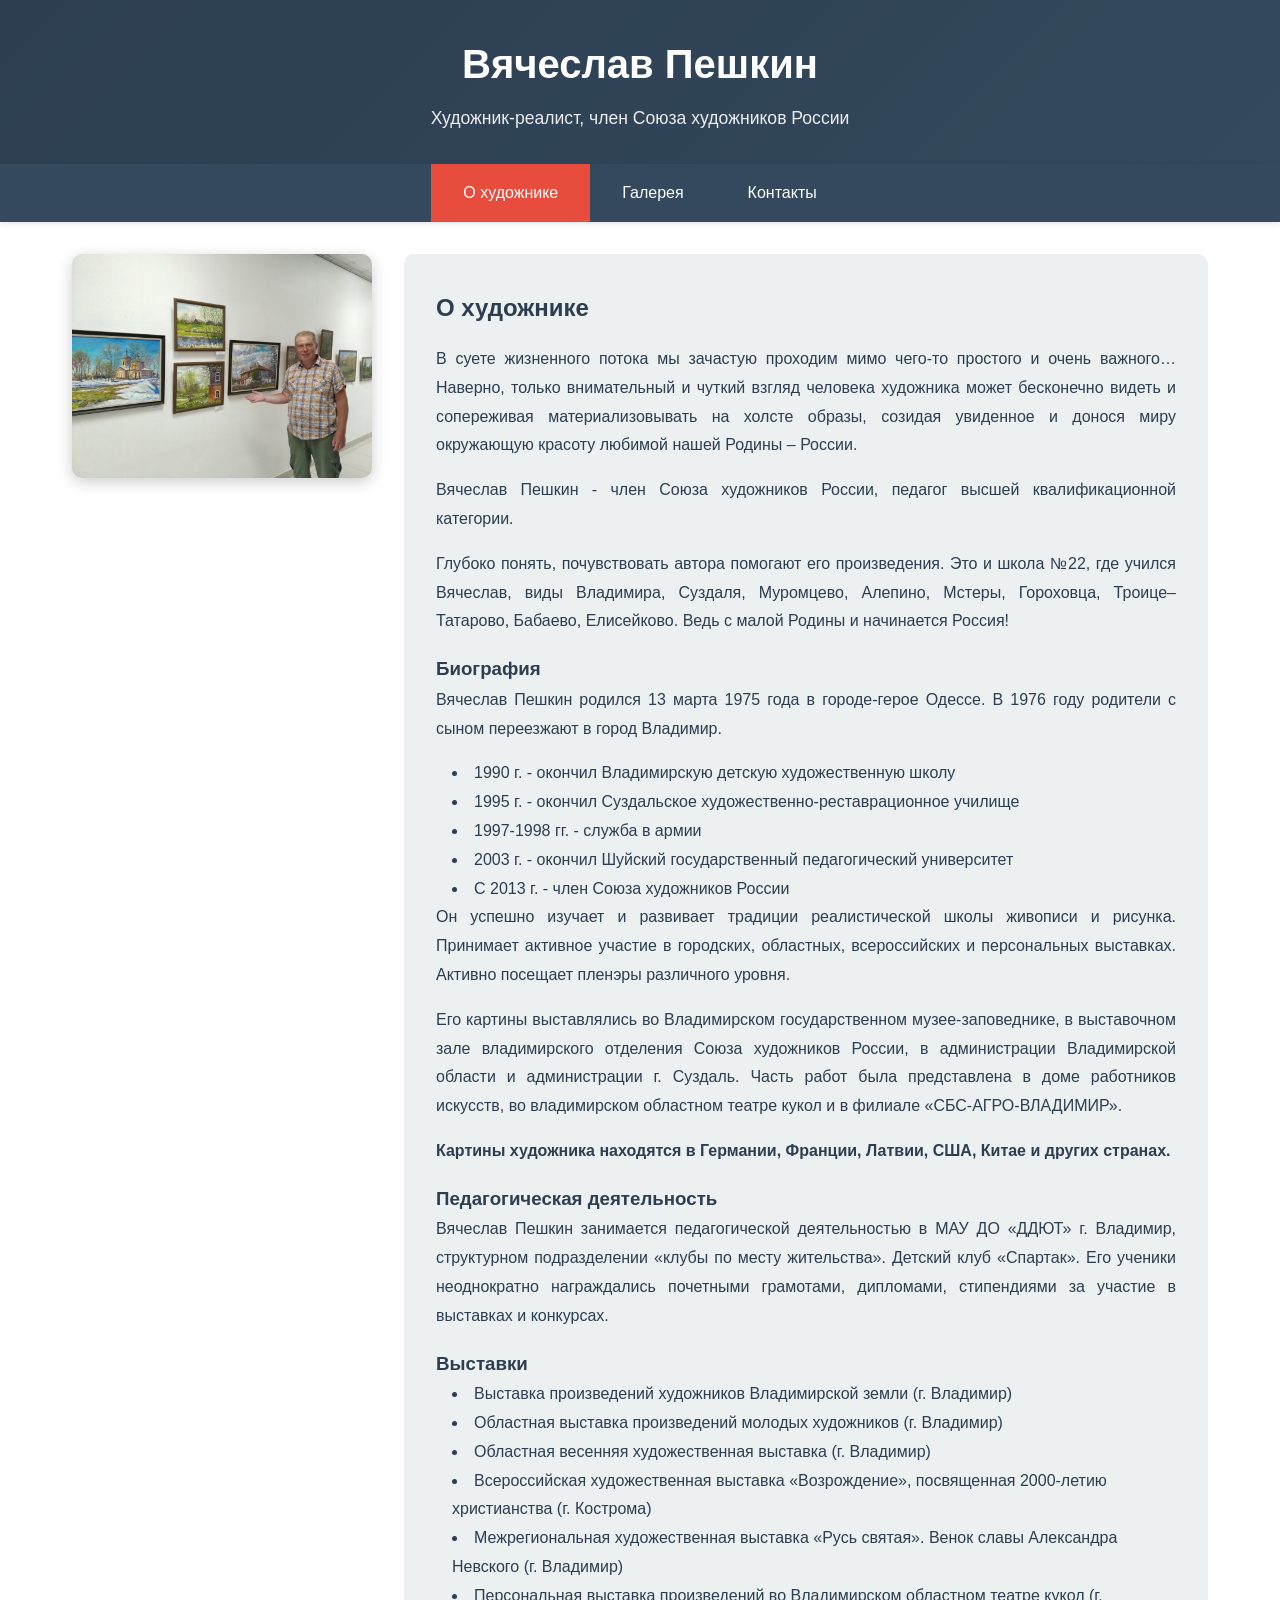
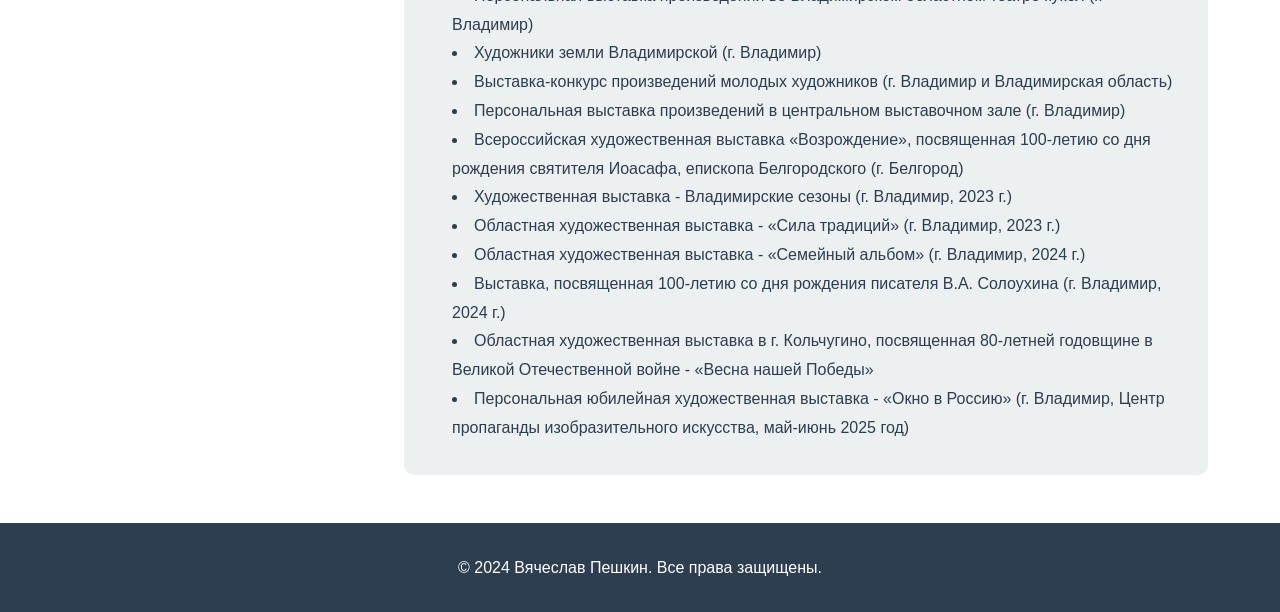
==== index.html @ fdf55a37 "Реализован полнофункциональный сайт художника Вячеслава Пешкина Основной функционал: - Главная стран" ====
<!DOCTYPE html>
<html lang="ru">
<head>
    <meta charset="UTF-8">
    <meta name="viewport" content="width=device-width, initial-scale=1.0">
    <meta name="description" content="Вячеслав Пешкин - художник-реалист, член Союза художников России. Галерея картин, пейзажи Владимира и окрестностей.">
    <meta name="keywords" content="Вячеслав Пешкин, художник, живопись, реализм, пейзажи, Владимир">
    <title>Вячеслав Пешкин - Художник</title>
    <link rel="stylesheet" href="css/style.css">
</head>
<body>
    <header>
        <div class="header-content">
            <h1>Вячеслав Пешкин</h1>
            <p>Художник-реалист, член Союза художников России</p>
        </div>
    </header>

    <nav>
        <ul>
            <li><a href="index.html" class="active">О художнике</a></li>
            <li><a href="gallery.html">Галерея</a></li>
            <li><a href="contact.html">Контакты</a></li>
        </ul>
    </nav>

    <main>
        <section class="about-section">
            <div>
                <img src="images/about/1745694486162.jpg" alt="Вячеслав Пешкин" class="artist-photo">
            </div>
            <div class="biography">
                <h2>О художнике</h2>
                <p>В суете жизненного потока мы зачастую проходим мимо чего-то простого и очень важного… Наверно, только внимательный и чуткий взгляд человека художника может бесконечно видеть и сопереживая материализовывать на холсте образы, созидая увиденное и донося миру окружающую красоту любимой нашей Родины – России.</p>

                <p>Вячеслав Пешкин - член Союза художников России, педагог высшей квалификационной категории.</p>

                <p>Глубоко понять, почувствовать автора помогают его произведения. Это и школа №22, где учился Вячеслав, виды Владимира, Суздаля, Муромцево, Алепино, Мстеры, Гороховца, Троице–Татарово, Бабаево, Елисейково. Ведь с малой Родины и начинается Россия!</p>

                <h3>Биография</h3>
                <p>Вячеслав Пешкин родился 13 марта 1975 года в городе-герое Одессе. В 1976 году родители с сыном переезжают в город Владимир.</p>

                <ul style="list-style-position: inside; margin-left: 1rem;">
                    <li>1990 г. - окончил Владимирскую детскую художественную школу</li>
                    <li>1995 г. - окончил Суздальское художественно-реставрационное училище</li>
                    <li>1997-1998 гг. - служба в армии</li>
                    <li>2003 г. - окончил Шуйский государственный педагогический университет</li>
                    <li>С 2013 г. - член Союза художников России</li>
                </ul>

                <p>Он успешно изучает и развивает традиции реалистической школы живописи и рисунка. Принимает активное участие в городских, областных, всероссийских и персональных выставках. Активно посещает пленэры различного уровня.</p>

                <p>Его картины выставлялись во Владимирском государственном музее-заповеднике, в выставочном зале владимирского отделения Союза художников России, в администрации Владимирской области и администрации г. Суздаль. Часть работ была представлена в доме работников искусств, во владимирском областном театре кукол и в филиале «СБС-АГРО-ВЛАДИМИР».</p>

                <p><strong>Картины художника находятся в Германии, Франции, Латвии, США, Китае и других странах.</strong></p>

                <h3>Педагогическая деятельность</h3>
                <p>Вячеслав Пешкин занимается педагогической деятельностью в МАУ ДО «ДДЮТ» г. Владимир, структурном подразделении «клубы по месту жительства». Детский клуб «Спартак». Его ученики неоднократно награждались почетными грамотами, дипломами, стипендиями за участие в выставках и конкурсах.</p>

                <h3>Выставки</h3>
                <ul style="list-style-position: inside; margin-left: 1rem;">
                    <li>Выставка произведений художников Владимирской земли (г. Владимир)</li>
                    <li>Областная выставка произведений молодых художников (г. Владимир)</li>
                    <li>Областная весенняя художественная выставка (г. Владимир)</li>
                    <li>Всероссийская художественная выставка «Возрождение», посвященная 2000-летию христианства (г. Кострома)</li>
                    <li>Межрегиональная художественная выставка «Русь святая». Венок славы Александра Невского (г. Владимир)</li>
                    <li>Персональная выставка произведений во Владимирском областном театре кукол (г. Владимир)</li>
                    <li>Художники земли Владимирской (г. Владимир)</li>
                    <li>Выставка-конкурс произведений молодых художников (г. Владимир и Владимирская область)</li>
                    <li>Персональная выставка произведений в центральном выставочном зале (г. Владимир)</li>
                    <li>Всероссийская художественная выставка «Возрождение», посвященная 100-летию со дня рождения святителя Иоасафа, епископа Белгородского (г. Белгород)</li>
                    <li>Художественная выставка - Владимирские сезоны (г. Владимир, 2023 г.)</li>
                    <li>Областная художественная выставка - «Сила традиций» (г. Владимир, 2023 г.)</li>
                    <li>Областная художественная выставка - «Семейный альбом» (г. Владимир, 2024 г.)</li>
                    <li>Выставка, посвященная 100-летию со дня рождения писателя В.А. Солоухина (г. Владимир, 2024 г.)</li>
                    <li>Областная художественная выставка в г. Кольчугино, посвященная 80-летней годовщине в Великой Отечественной войне - «Весна нашей Победы»</li>
                    <li>Персональная юбилейная художественная выставка - «Окно в Россию» (г. Владимир, Центр пропаганды изобразительного искусства, май-июнь 2025 год)</li>
                </ul>
            </div>
        </section>
    </main>

    <footer>
        <p>&copy; 2024 Вячеслав Пешкин. Все права защищены.</p>
    </footer>
</body>
</html>
---- css/style.css ----
/* Общие стили */
* {
    margin: 0;
    padding: 0;
    box-sizing: border-box;
}

:root {
    --primary-color: #2c3e50;
    --secondary-color: #34495e;
    --accent-color: #e74c3c;
    --light-bg: #ecf0f1;
    --text-color: #2c3e50;
    --border-color: #bdc3c7;
}

body {
    font-family: 'Segoe UI', Tahoma, Geneva, Verdana, sans-serif;
    line-height: 1.6;
    color: var(--text-color);
    background-color: #fff;
}

/* Заголовок сайта */
header {
    background: linear-gradient(135deg, var(--primary-color) 0%, var(--secondary-color) 100%);
    color: white;
    padding: 2rem 0;
    box-shadow: 0 2px 10px rgba(0,0,0,0.1);
}

.header-content {
    max-width: 1200px;
    margin: 0 auto;
    padding: 0 2rem;
    text-align: center;
}

header h1 {
    font-size: 2.5rem;
    margin-bottom: 0.5rem;
}

header p {
    font-size: 1.1rem;
    opacity: 0.9;
}

/* Навигация */
nav {
    background-color: var(--secondary-color);
    box-shadow: 0 2px 5px rgba(0,0,0,0.1);
    position: sticky;
    top: 0;
    z-index: 100;
}

nav ul {
    list-style: none;
    display: flex;
    justify-content: center;
    max-width: 1200px;
    margin: 0 auto;
}

nav li {
    margin: 0;
}

nav a {
    display: block;
    color: white;
    text-decoration: none;
    padding: 1rem 2rem;
    transition: background-color 0.3s;
}

nav a:hover,
nav a.active {
    background-color: var(--accent-color);
}

/* Основной контент */
main {
    max-width: 1200px;
    margin: 2rem auto;
    padding: 0 2rem;
}

/* О художнике */
.about-section {
    display: grid;
    grid-template-columns: 300px 1fr;
    gap: 2rem;
    margin-bottom: 2rem;
}

.artist-photo {
    width: 100%;
    border-radius: 10px;
    box-shadow: 0 4px 15px rgba(0,0,0,0.2);
}

.biography {
    background-color: var(--light-bg);
    padding: 2rem;
    border-radius: 10px;
    line-height: 1.8;
}

.biography h2 {
    color: var(--primary-color);
    margin-bottom: 1rem;
}

.biography p {
    margin-bottom: 1rem;
    text-align: justify;
}

/* Галерея */
.filters {
    background-color: var(--light-bg);
    padding: 1.5rem;
    border-radius: 10px;
    margin-bottom: 2rem;
}

.filter-group {
    margin-bottom: 1rem;
}

.filter-group label {
    display: block;
    font-weight: bold;
    margin-bottom: 0.5rem;
    color: var(--primary-color);
}

.filter-group select,
.filter-group input {
    width: 100%;
    padding: 0.5rem;
    border: 1px solid var(--border-color);
    border-radius: 5px;
    font-size: 1rem;
}

.filter-controls {
    display: grid;
    grid-template-columns: repeat(auto-fit, minmax(200px, 1fr));
    gap: 1rem;
}

.btn {
    background-color: var(--accent-color);
    color: white;
    border: none;
    padding: 0.75rem 1.5rem;
    border-radius: 5px;
    cursor: pointer;
    font-size: 1rem;
    transition: background-color 0.3s;
}

.btn:hover {
    background-color: #c0392b;
}

.btn-secondary {
    background-color: var(--secondary-color);
}

.btn-secondary:hover {
    background-color: var(--primary-color);
}

/* Сетка галереи */
.gallery-grid {
    display: grid;
    grid-template-columns: repeat(auto-fill, minmax(300px, 1fr));
    gap: 2rem;
    margin-top: 2rem;
}

.artwork-card {
    background-color: white;
    border-radius: 10px;
    overflow: hidden;
    box-shadow: 0 4px 15px rgba(0,0,0,0.1);
    transition: transform 0.3s, box-shadow 0.3s;
}

.artwork-card:hover {
    transform: translateY(-5px);
    box-shadow: 0 6px 20px rgba(0,0,0,0.15);
}

.artwork-image {
    width: 100%;
    height: 250px;
    object-fit: cover;
    cursor: pointer;
}

.artwork-info {
    padding: 1rem;
}

.artwork-title {
    font-size: 1.2rem;
    font-weight: bold;
    color: var(--primary-color);
    margin-bottom: 0.5rem;
}

.artwork-details {
    font-size: 0.9rem;
    color: #666;
    margin-bottom: 0.3rem;
}

.artwork-price {
    font-size: 1.1rem;
    font-weight: bold;
    color: var(--accent-color);
    margin-top: 0.5rem;
}

.contact-btn {
    width: 100%;
    margin-top: 1rem;
}

/* Модальное окно */
.modal {
    display: none;
    position: fixed;
    z-index: 1000;
    left: 0;
    top: 0;
    width: 100%;
    height: 100%;
    overflow: auto;
    background-color: rgba(0,0,0,0.9);
}

.modal-content {
    position: relative;
    margin: 2% auto;
    max-width: 90%;
    max-height: 90vh;
}

.modal-image {
    width: 100%;
    height: auto;
    display: block;
}

.close-modal {
    position: absolute;
    top: 15px;
    right: 35px;
    color: #f1f1f1;
    font-size: 40px;
    font-weight: bold;
    cursor: pointer;
}

.close-modal:hover {
    color: var(--accent-color);
}

/* Форма контакта */
.contact-form {
    max-width: 600px;
    margin: 0 auto;
    background-color: var(--light-bg);
    padding: 2rem;
    border-radius: 10px;
}

.form-group {
    margin-bottom: 1.5rem;
}

.form-group label {
    display: block;
    font-weight: bold;
    margin-bottom: 0.5rem;
    color: var(--primary-color);
}

.form-group input,
.form-group textarea,
.form-group select {
    width: 100%;
    padding: 0.75rem;
    border: 1px solid var(--border-color);
    border-radius: 5px;
    font-size: 1rem;
    font-family: inherit;
}

.form-group textarea {
    min-height: 150px;
    resize: vertical;
}

.selected-artwork {
    background-color: white;
    padding: 1rem;
    border-radius: 5px;
    margin-bottom: 1rem;
    display: none;
}

.selected-artwork.show {
    display: block;
}

.selected-artwork img {
    width: 100%;
    max-width: 200px;
    border-radius: 5px;
    margin-bottom: 0.5rem;
}

.success-message,
.error-message {
    padding: 1rem;
    border-radius: 5px;
    margin-bottom: 1rem;
    display: none;
}

.success-message {
    background-color: #d4edda;
    color: #155724;
    border: 1px solid #c3e6cb;
}

.error-message {
    background-color: #f8d7da;
    color: #721c24;
    border: 1px solid #f5c6cb;
}

.success-message.show,
.error-message.show {
    display: block;
}

/* Футер */
footer {
    background-color: var(--primary-color);
    color: white;
    text-align: center;
    padding: 2rem;
    margin-top: 3rem;
}

/* Адаптивность */
@media (max-width: 768px) {
    header h1 {
        font-size: 1.8rem;
    }

    nav ul {
        flex-direction: column;
    }

    nav a {
        padding: 0.75rem;
        border-bottom: 1px solid rgba(255,255,255,0.1);
    }

    .about-section {
        grid-template-columns: 1fr;
    }

    .gallery-grid {
        grid-template-columns: 1fr;
    }

    .filter-controls {
        grid-template-columns: 1fr;
    }

    main {
        padding: 0 1rem;
    }
}

/* Загрузка */
.loading {
    text-align: center;
    padding: 2rem;
    font-size: 1.2rem;
    color: var(--secondary-color);
}

.no-results {
    text-align: center;
    padding: 3rem;
    font-size: 1.2rem;
    color: #666;
}
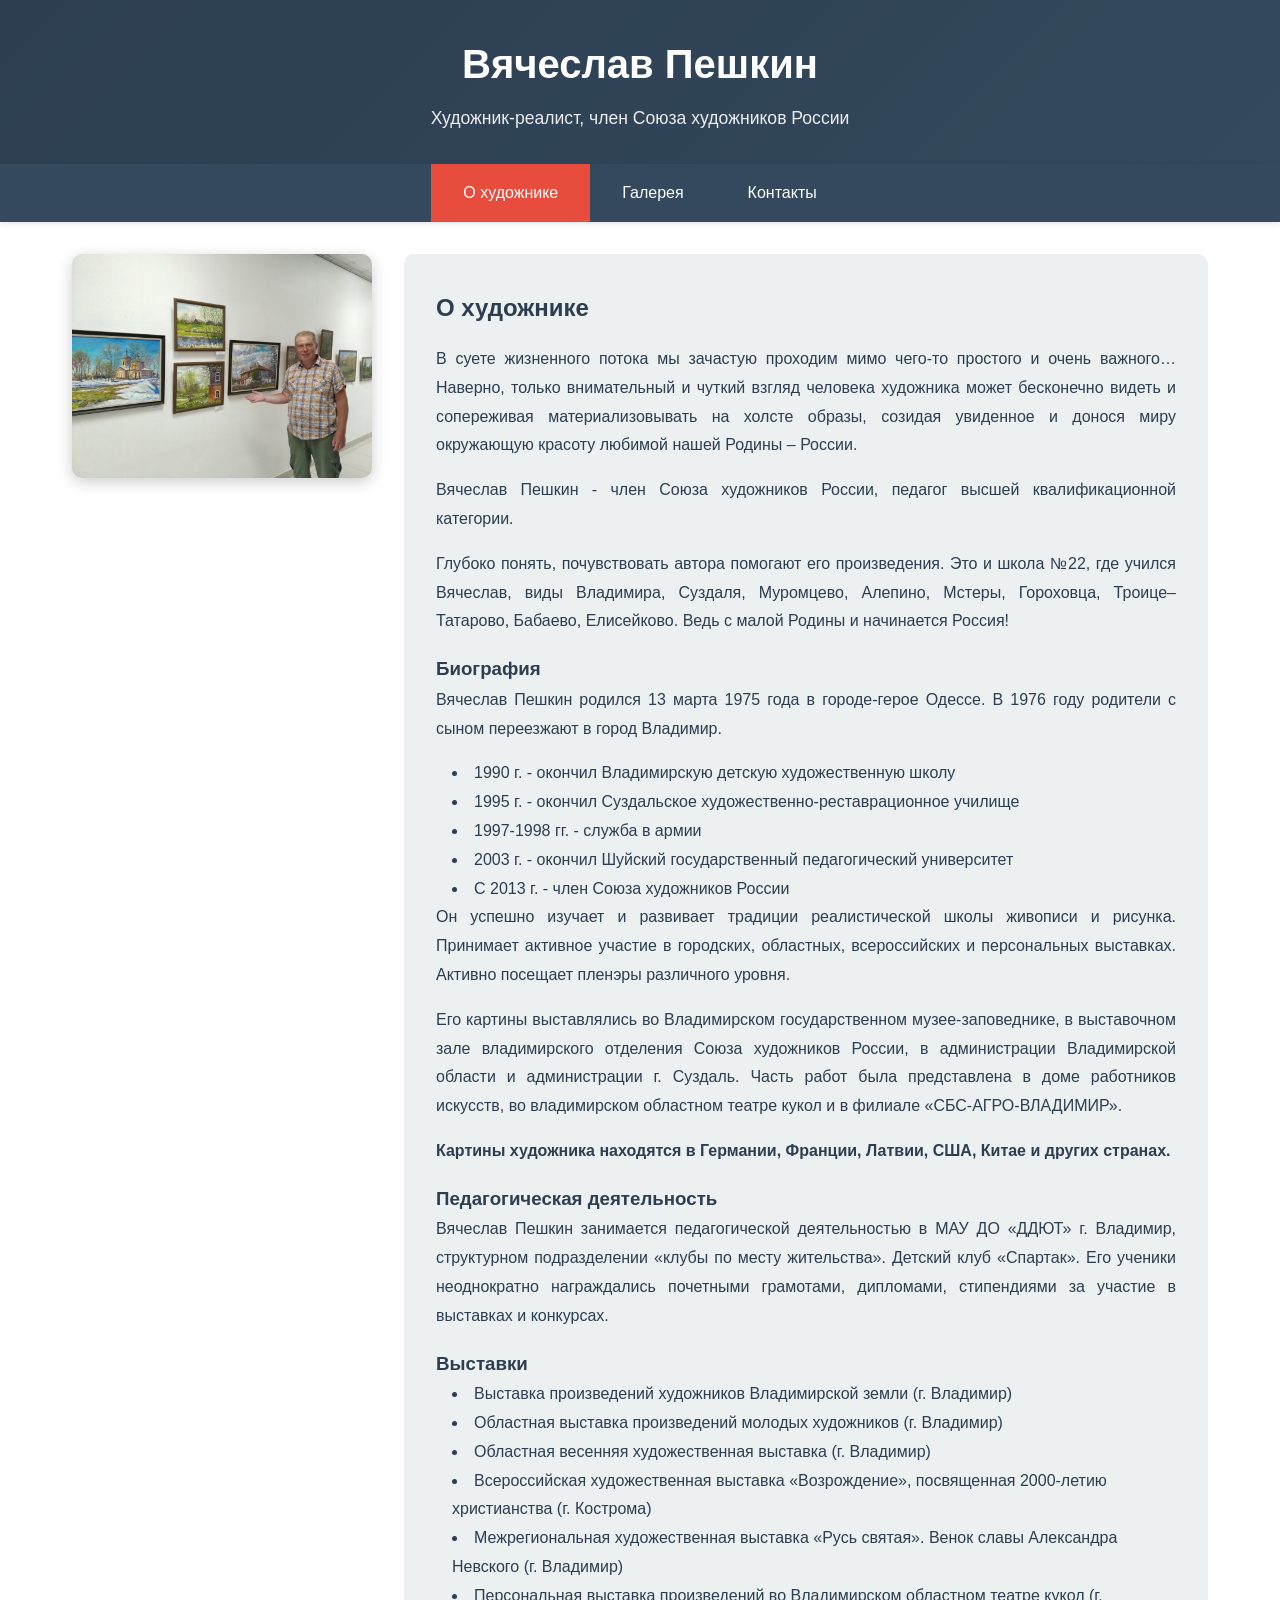
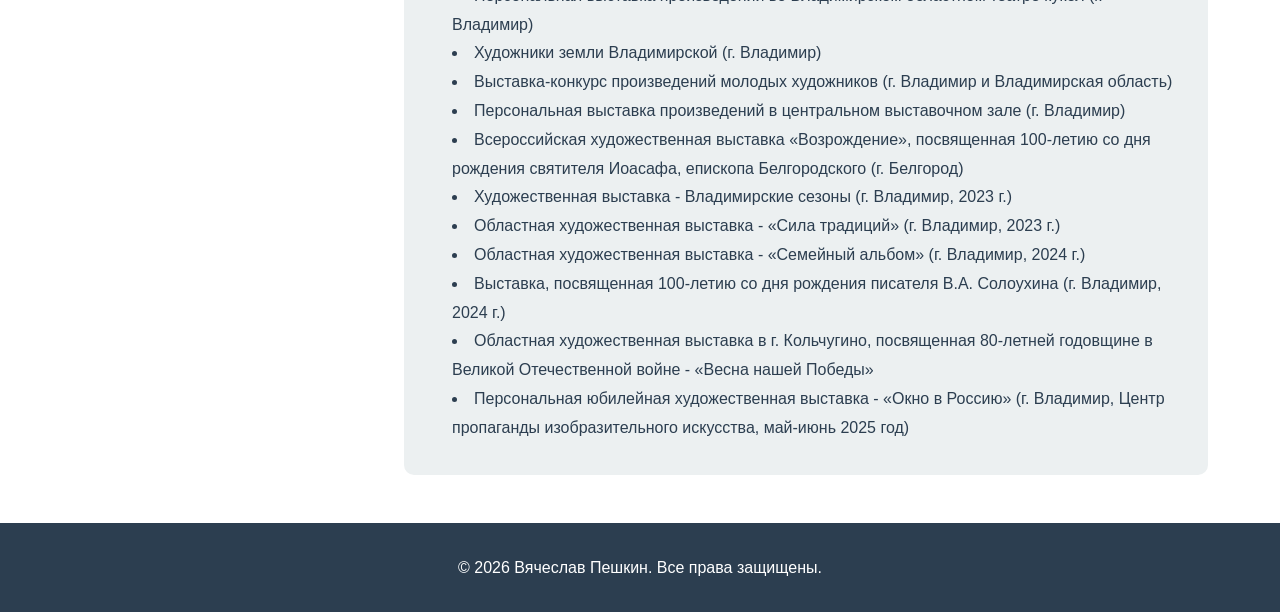
==== commit 2aa9b2e1: "Автоматический расчет года в copyright footer Реализовано автоматическое определение текущего года в" ====
--- a/index.html
+++ b/index.html
@@ -81,7 +81,10 @@
     </main>
 
     <footer>
-        <p>&copy; 2024 Вячеслав Пешкин. Все права защищены.</p>
+        <p>&copy; <span id="copyright-year"></span> Вячеслав Пешкин. Все права защищены.</p>
     </footer>
+    <script>
+        document.getElementById('copyright-year').textContent = new Date().getFullYear();
+    </script>
 </body>
 </html>
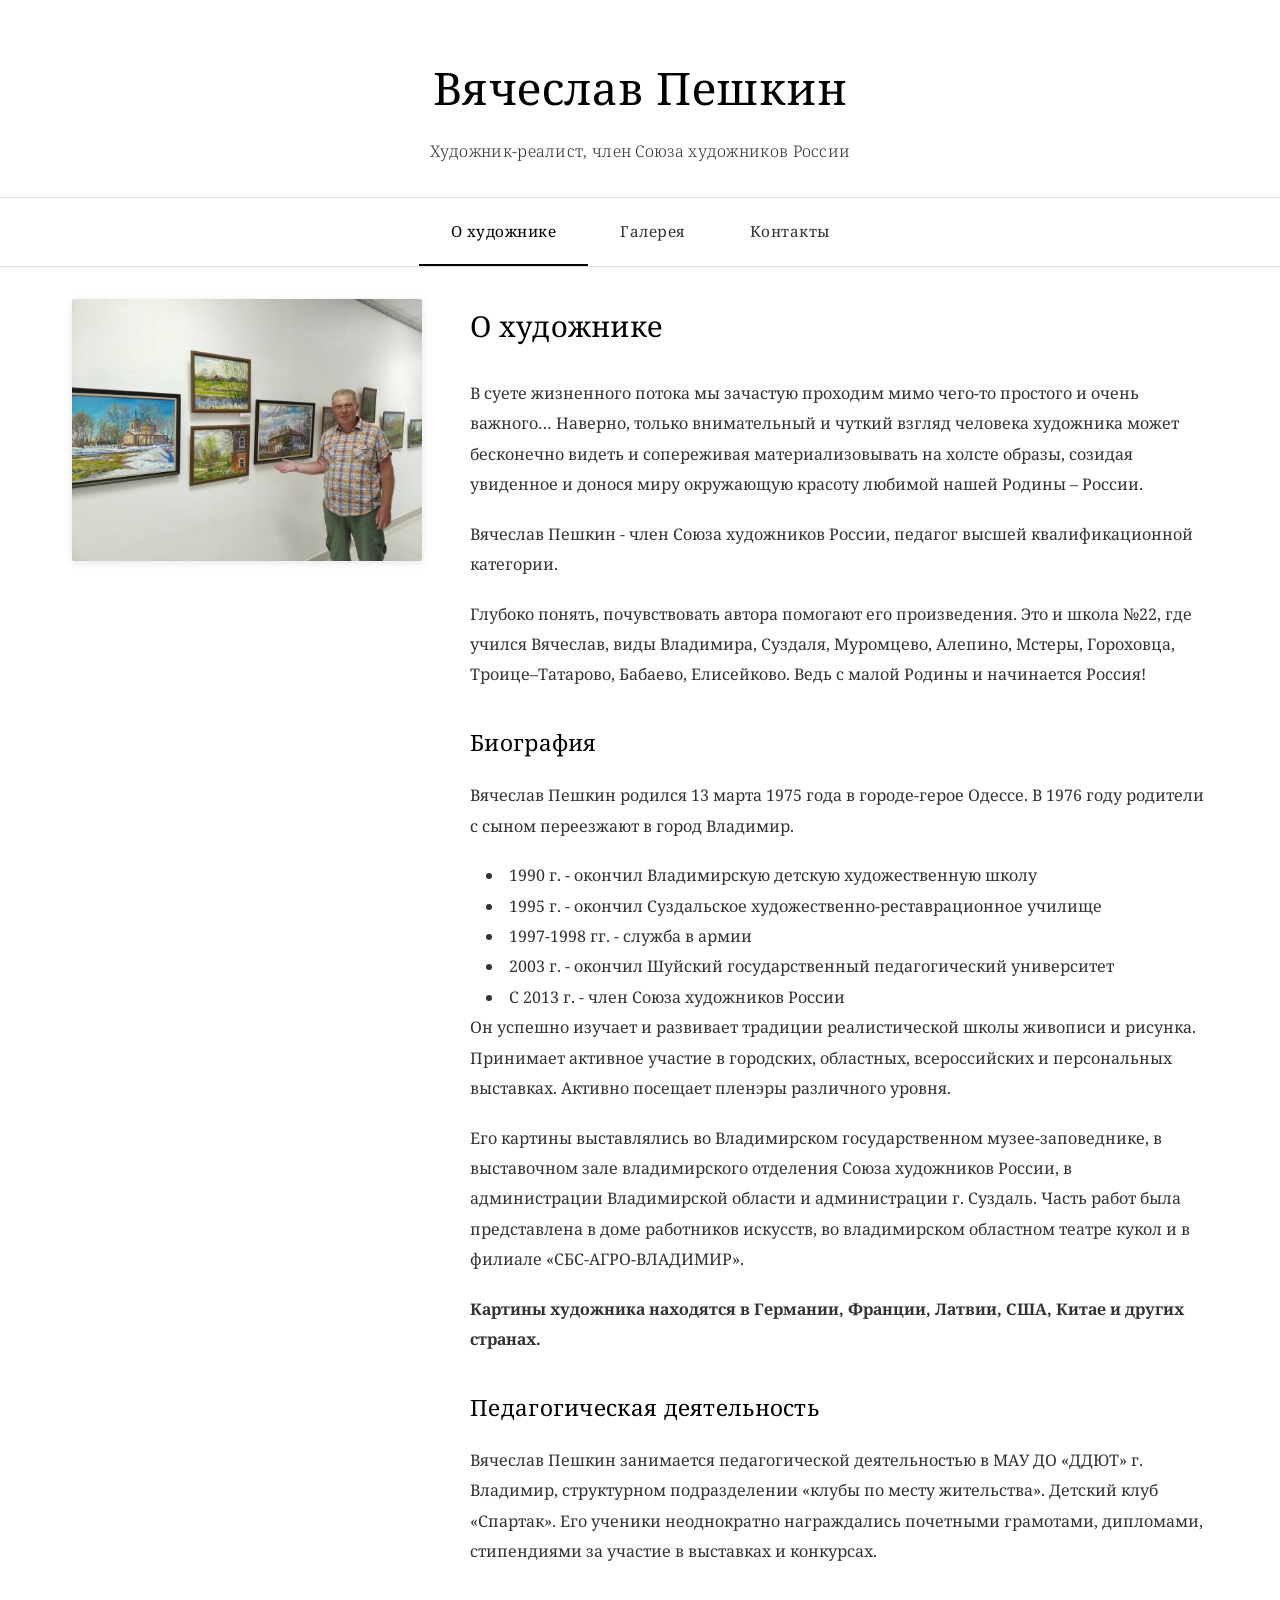
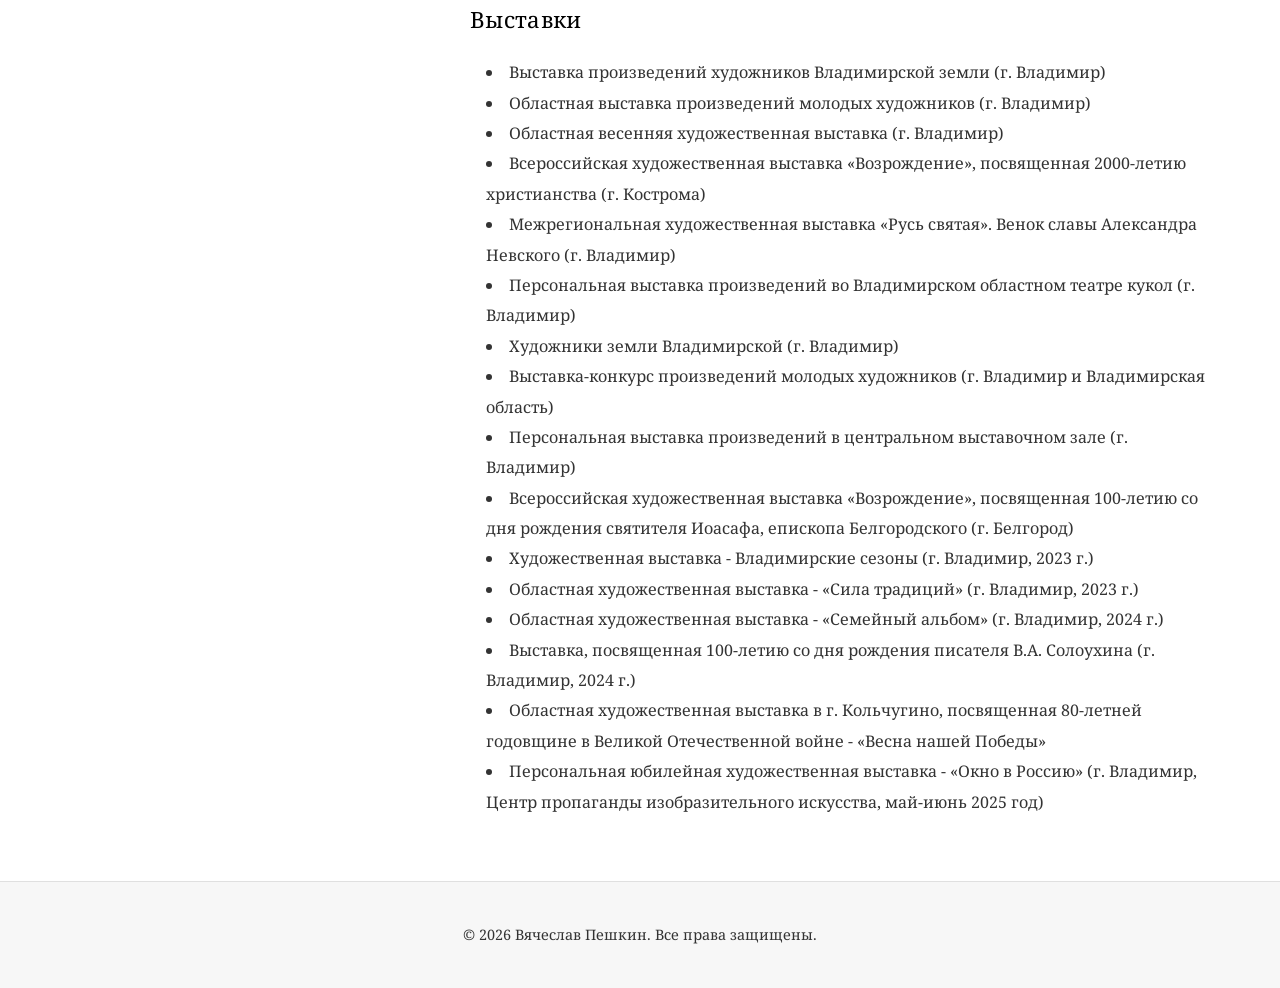
==== commit c275a7cf: "Merge pull request #16 from konard/issue-15-47d4dc90ceca Visual adjustment: Apply elegant gallery-st" ====
--- a/index.html
+++ b/index.html
@@ -3,9 +3,13 @@
 <head>
     <meta charset="UTF-8">
     <meta name="viewport" content="width=device-width, initial-scale=1.0">
+    <link rel="canonical" href="https://integram.io/index.html">
     <meta name="description" content="Вячеслав Пешкин - художник-реалист, член Союза художников России. Галерея картин, пейзажи Владимира и окрестностей.">
     <meta name="keywords" content="Вячеслав Пешкин, художник, живопись, реализм, пейзажи, Владимир">
     <title>Вячеслав Пешкин - Художник</title>
+    <link rel="preconnect" href="https://fonts.googleapis.com">
+    <link rel="preconnect" href="https://fonts.gstatic.com" crossorigin>
+    <link href="https://fonts.googleapis.com/css2?family=Noto+Serif:wght@300;400;500;600&display=swap" rel="stylesheet">
     <link rel="stylesheet" href="css/style.css">
 </head>
 <body>
@@ -86,5 +90,18 @@
     <script>
         document.getElementById('copyright-year').textContent = new Date().getFullYear();
     </script>
+<!-- Yandex.Metrika counter -->
+<script type="text/javascript">
+    (function(m,e,t,r,i,k,a){
+        m[i]=m[i]||function(){(m[i].a=m[i].a||[]).push(arguments)};
+        m[i].l=1*new Date();
+        for (var j = 0; j < document.scripts.length; j++) {if (document.scripts[j].src === r) { return; }}
+        k=e.createElement(t),a=e.getElementsByTagName(t)[0],k.async=1,k.src=r,a.parentNode.insertBefore(k,a)
+    })(window, document,'script','https://mc.yandex.ru/metrika/tag.js?id=105202730', 'ym');
+
+    ym(105202730, 'init', {ssr:true, webvisor:true, clickmap:true, ecommerce:"dataLayer", accurateTrackBounce:true, trackLinks:true});
+</script>
+<noscript><div><img src="https://mc.yandex.ru/watch/105202730" style="position:absolute; left:-9999px;" alt="" /></div></noscript>
+<!-- /Yandex.Metrika counter -->
 </body>
 </html>
--- a/css/style.css
+++ b/css/style.css
@@ -6,27 +6,28 @@
 }
 
 :root {
-    --primary-color: #2c3e50;
-    --secondary-color: #34495e;
-    --accent-color: #e74c3c;
-    --light-bg: #ecf0f1;
-    --text-color: #2c3e50;
-    --border-color: #bdc3c7;
+    --primary-color: #000000;
+    --secondary-color: #333333;
+    --accent-color: #000000;
+    --light-bg: #ffffff;
+    --text-color: #333333;
+    --border-color: #e0e0e0;
+    --subtle-gray: #f7f7f7;
 }
 
 body {
-    font-family: 'Segoe UI', Tahoma, Geneva, Verdana, sans-serif;
-    line-height: 1.6;
+    font-family: 'Noto Serif', Georgia, 'Times New Roman', serif;
+    line-height: 1.8;
     color: var(--text-color);
-    background-color: #fff;
+    background-color: #ffffff;
 }
 
 /* Заголовок сайта */
 header {
-    background: linear-gradient(135deg, var(--primary-color) 0%, var(--secondary-color) 100%);
-    color: white;
-    padding: 2rem 0;
-    box-shadow: 0 2px 10px rgba(0,0,0,0.1);
+    background: #ffffff;
+    color: var(--primary-color);
+    padding: 3rem 0 2rem;
+    border-bottom: 1px solid var(--border-color);
 }
 
 .header-content {
@@ -37,22 +38,27 @@
 }
 
 header h1 {
-    font-size: 2.5rem;
+    font-size: 2.8rem;
     margin-bottom: 0.5rem;
+    font-weight: 400;
+    letter-spacing: 0.5px;
 }
 
 header p {
-    font-size: 1.1rem;
-    opacity: 0.9;
+    font-size: 1rem;
+    color: var(--secondary-color);
+    font-weight: 300;
+    letter-spacing: 0.3px;
 }
 
 /* Навигация */
 nav {
-    background-color: var(--secondary-color);
-    box-shadow: 0 2px 5px rgba(0,0,0,0.1);
+    background-color: #ffffff;
+    border-bottom: 1px solid var(--border-color);
     position: sticky;
     top: 0;
     z-index: 100;
+    box-shadow: 0 1px 3px rgba(0,0,0,0.05);
 }
 
 nav ul {
@@ -69,15 +75,20 @@
 
 nav a {
     display: block;
-    color: white;
+    color: var(--secondary-color);
     text-decoration: none;
-    padding: 1rem 2rem;
-    transition: background-color 0.3s;
+    padding: 1.2rem 2rem;
+    transition: all 0.3s ease;
+    font-size: 0.95rem;
+    letter-spacing: 0.5px;
+    border-bottom: 2px solid transparent;
 }
 
 nav a:hover,
 nav a.active {
-    background-color: var(--accent-color);
+    color: var(--primary-color);
+    border-bottom-color: var(--primary-color);
+    background-color: transparent;
 }
 
 /* Основной контент */
@@ -90,40 +101,54 @@
 /* О художнике */
 .about-section {
     display: grid;
-    grid-template-columns: 300px 1fr;
-    gap: 2rem;
-    margin-bottom: 2rem;
+    grid-template-columns: 350px 1fr;
+    gap: 3rem;
+    margin-bottom: 3rem;
 }
 
 .artist-photo {
     width: 100%;
-    border-radius: 10px;
-    box-shadow: 0 4px 15px rgba(0,0,0,0.2);
+    border-radius: 2px;
+    box-shadow: 0 2px 8px rgba(0,0,0,0.1);
 }
 
 .biography {
-    background-color: var(--light-bg);
-    padding: 2rem;
-    border-radius: 10px;
-    line-height: 1.8;
+    background-color: #ffffff;
+    padding: 0;
+    border-radius: 0;
+    line-height: 1.9;
 }
 
 .biography h2 {
     color: var(--primary-color);
+    margin-bottom: 1.5rem;
+    font-weight: 400;
+    font-size: 1.8rem;
+    letter-spacing: 0.3px;
+}
+
+.biography h3 {
+    color: var(--primary-color);
+    margin-top: 2rem;
     margin-bottom: 1rem;
+    font-weight: 400;
+    font-size: 1.4rem;
+    letter-spacing: 0.3px;
 }
 
 .biography p {
-    margin-bottom: 1rem;
-    text-align: justify;
+    margin-bottom: 1.2rem;
+    text-align: left;
+    color: var(--text-color);
 }
 
 /* Галерея */
 .filters {
-    background-color: var(--light-bg);
-    padding: 1.5rem;
-    border-radius: 10px;
-    margin-bottom: 2rem;
+    background-color: var(--subtle-gray);
+    padding: 2rem;
+    border-radius: 2px;
+    margin-bottom: 3rem;
+    border: 1px solid var(--border-color);
 }
 
 .filter-group {
@@ -132,18 +157,22 @@
 
 .filter-group label {
     display: block;
-    font-weight: bold;
+    font-weight: 400;
     margin-bottom: 0.5rem;
     color: var(--primary-color);
+    font-size: 0.95rem;
+    letter-spacing: 0.3px;
 }
 
 .filter-group select,
 .filter-group input {
     width: 100%;
-    padding: 0.5rem;
-    border: 1px solid var(--border-color);
-    border-radius: 5px;
-    font-size: 1rem;
+    padding: 0.7rem;
+    border: 1px solid var(--border-color);
+    border-radius: 2px;
+    font-size: 0.95rem;
+    font-family: 'Noto Serif', Georgia, serif;
+    background-color: #ffffff;
 }
 
 .filter-controls {
@@ -153,78 +182,86 @@
 }
 
 .btn {
-    background-color: var(--accent-color);
+    background-color: var(--primary-color);
     color: white;
-    border: none;
-    padding: 0.75rem 1.5rem;
-    border-radius: 5px;
+    border: 1px solid var(--primary-color);
+    padding: 0.8rem 2rem;
+    border-radius: 2px;
     cursor: pointer;
-    font-size: 1rem;
-    transition: background-color 0.3s;
+    font-size: 0.95rem;
+    transition: all 0.3s ease;
+    font-family: 'Noto Serif', Georgia, serif;
+    letter-spacing: 0.3px;
 }
 
 .btn:hover {
-    background-color: #c0392b;
+    background-color: var(--secondary-color);
+    border-color: var(--secondary-color);
 }
 
 .btn-secondary {
-    background-color: var(--secondary-color);
+    background-color: #ffffff;
+    color: var(--primary-color);
+    border: 1px solid var(--border-color);
 }
 
 .btn-secondary:hover {
-    background-color: var(--primary-color);
+    background-color: var(--subtle-gray);
+    border-color: var(--primary-color);
 }
 
 /* Сетка галереи */
 .gallery-grid {
     display: grid;
-    grid-template-columns: repeat(auto-fill, minmax(300px, 1fr));
-    gap: 2rem;
-    margin-top: 2rem;
+    grid-template-columns: repeat(auto-fill, minmax(320px, 1fr));
+    gap: 2.5rem;
+    margin-top: 3rem;
 }
 
 .artwork-card {
     background-color: white;
-    border-radius: 10px;
+    border-radius: 0;
     overflow: hidden;
-    box-shadow: 0 4px 15px rgba(0,0,0,0.1);
-    transition: transform 0.3s, box-shadow 0.3s;
+    box-shadow: 0 1px 4px rgba(0,0,0,0.08);
+    transition: transform 0.3s ease, box-shadow 0.3s ease;
+    border: 1px solid var(--border-color);
 }
 
 .artwork-card:hover {
-    transform: translateY(-5px);
-    box-shadow: 0 6px 20px rgba(0,0,0,0.15);
+    transform: translateY(-3px);
+    box-shadow: 0 4px 12px rgba(0,0,0,0.12);
 }
 
 .artwork-image {
     width: 100%;
-    height: 250px;
+    height: 280px;
     object-fit: cover;
     cursor: pointer;
 }
 
 .artwork-info {
-    padding: 1rem;
+    padding: 1.5rem;
 }
 
 .artwork-title {
-    font-size: 1.2rem;
-    font-weight: bold;
-    color: var(--primary-color);
-    margin-bottom: 0.5rem;
+    font-size: 1.15rem;
+    font-weight: 400;
+    color: var(--primary-color);
+    margin-bottom: 0.8rem;
+    letter-spacing: 0.3px;
 }
 
 .artwork-details {
     font-size: 0.9rem;
-    color: #666;
-    margin-bottom: 0.3rem;
+    color: var(--secondary-color);
+    margin-bottom: 0.4rem;
 }
 
 .artwork-price {
-    font-size: 1.1rem;
-    font-weight: bold;
-    color: var(--accent-color);
-    margin-top: 0.5rem;
+    font-size: 1.05rem;
+    font-weight: 400;
+    color: var(--primary-color);
+    margin-top: 0.8rem;
 }
 
 .contact-btn {
@@ -274,37 +311,41 @@
 
 /* Форма контакта */
 .contact-form {
-    max-width: 600px;
+    max-width: 650px;
     margin: 0 auto;
-    background-color: var(--light-bg);
-    padding: 2rem;
-    border-radius: 10px;
+    background-color: #ffffff;
+    padding: 2.5rem;
+    border-radius: 2px;
+    border: 1px solid var(--border-color);
 }
 
 .form-group {
-    margin-bottom: 1.5rem;
+    margin-bottom: 1.8rem;
 }
 
 .form-group label {
     display: block;
-    font-weight: bold;
-    margin-bottom: 0.5rem;
-    color: var(--primary-color);
+    font-weight: 400;
+    margin-bottom: 0.7rem;
+    color: var(--primary-color);
+    font-size: 0.95rem;
+    letter-spacing: 0.3px;
 }
 
 .form-group input,
 .form-group textarea,
 .form-group select {
     width: 100%;
-    padding: 0.75rem;
-    border: 1px solid var(--border-color);
-    border-radius: 5px;
-    font-size: 1rem;
-    font-family: inherit;
+    padding: 0.8rem;
+    border: 1px solid var(--border-color);
+    border-radius: 2px;
+    font-size: 0.95rem;
+    font-family: 'Noto Serif', Georgia, serif;
+    background-color: #ffffff;
 }
 
 .form-group textarea {
-    min-height: 150px;
+    min-height: 180px;
     resize: vertical;
 }
 
@@ -354,11 +395,13 @@
 
 /* Футер */
 footer {
-    background-color: var(--primary-color);
-    color: white;
+    background-color: var(--subtle-gray);
+    color: var(--secondary-color);
     text-align: center;
-    padding: 2rem;
-    margin-top: 3rem;
+    padding: 2.5rem;
+    margin-top: 4rem;
+    border-top: 1px solid var(--border-color);
+    font-size: 0.9rem;
 }
 
 /* Адаптивность */
